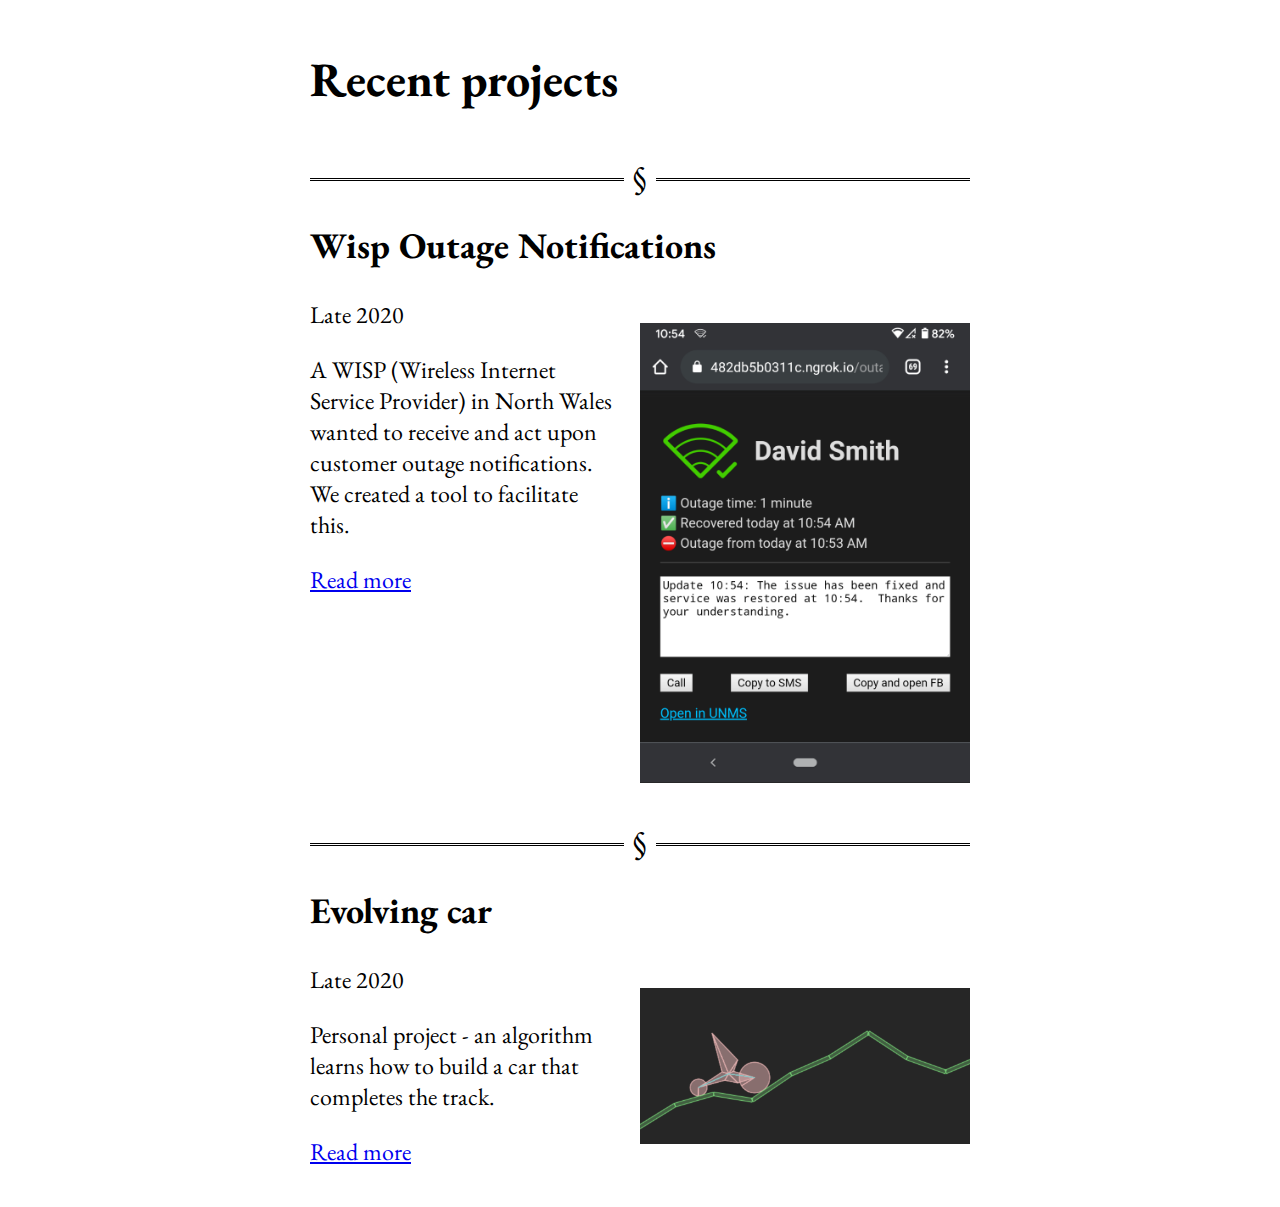
==== projects/index.html @ 6983d934 "new deploy" ====
<!DOCTYPE html><html lang="en"><head><meta charset="utf-8"><title>southdev.co</title><meta name="viewport" content="width=device-width, initial-scale=0.86, maximum-scale=5.0, minimum-scale=0.86"><link rel="preconnect" href="https://fonts.gstatic.com"><link href="https://fonts.googleapis.com/css2?family=EB+Garamond:wght@400;700&display=swap" rel="stylesheet"><style>*{box-sizing:border-box}body,html{margin:0;padding:0}body,html,p{font-family:EB Garamond,serif}body{padding:1rem;font-size:1.5rem}.gutters{max-width:660px;margin:0 auto}.article__first-letter{font-size:2.6em;line-height:1em;float:left;margin-right:.5rem}.article__tldr{font-style:italic}.article__fullwidth-image{width:100%}.article__decorative-image{width:50%;margin:1.5rem;clear:both}.article__decorative-image--right{float:right;margin-right:0}.article__decorative-image--left{float:left;margin-left:0}.article__demo-image{width:100%}@media (min-width:550px){.article__demo-image{width:40%}}.article__aside{width:45%;margin:1rem;padding:.5rem;border:1px solid;font-size:1.6rem;font-style:italic}.article__aside--right{float:right;margin-right:0}.article__aside--left{float:left;margin-left:0}hr{overflow:visible;padding:0;border:none;border-top:double #000;color:#000;text-align:center;top:1.5em;clear:both}hr,hr:after{position:relative}hr:after{content:"§";display:inline-block;top:-.75em;font-size:1.5em;padding:0 .25em;background:#fff}</style></head><body> <div class="article gutters"> <h1 class="article__title">Recent projects</h1> <hr> <div class="article__body"> <h2>Wisp Outage Notifications</h2> <img class="article__decorative-image article__decorative-image--right" src="/wisp-recovery.59a59896.png"> <p>Late 2020</p> <p>A WISP (Wireless Internet Service Provider) in North Wales wanted to receive and act upon customer outage notifications. We created a tool to facilitate this.</p> <p><a href="/projects/wisp-outage-notifications.html">Read more</a></p> <hr> <h2>Evolving car</h2> <img class="article__decorative-image article__decorative-image--right" src="/evolving-car.f8de23f8.png"> <p>Late 2020</p> <p>Personal project - an algorithm learns how to build a car that completes the track.</p> <p><a href="/projects/evolving-car.html">Read more</a></p> </div> </div></body></html>
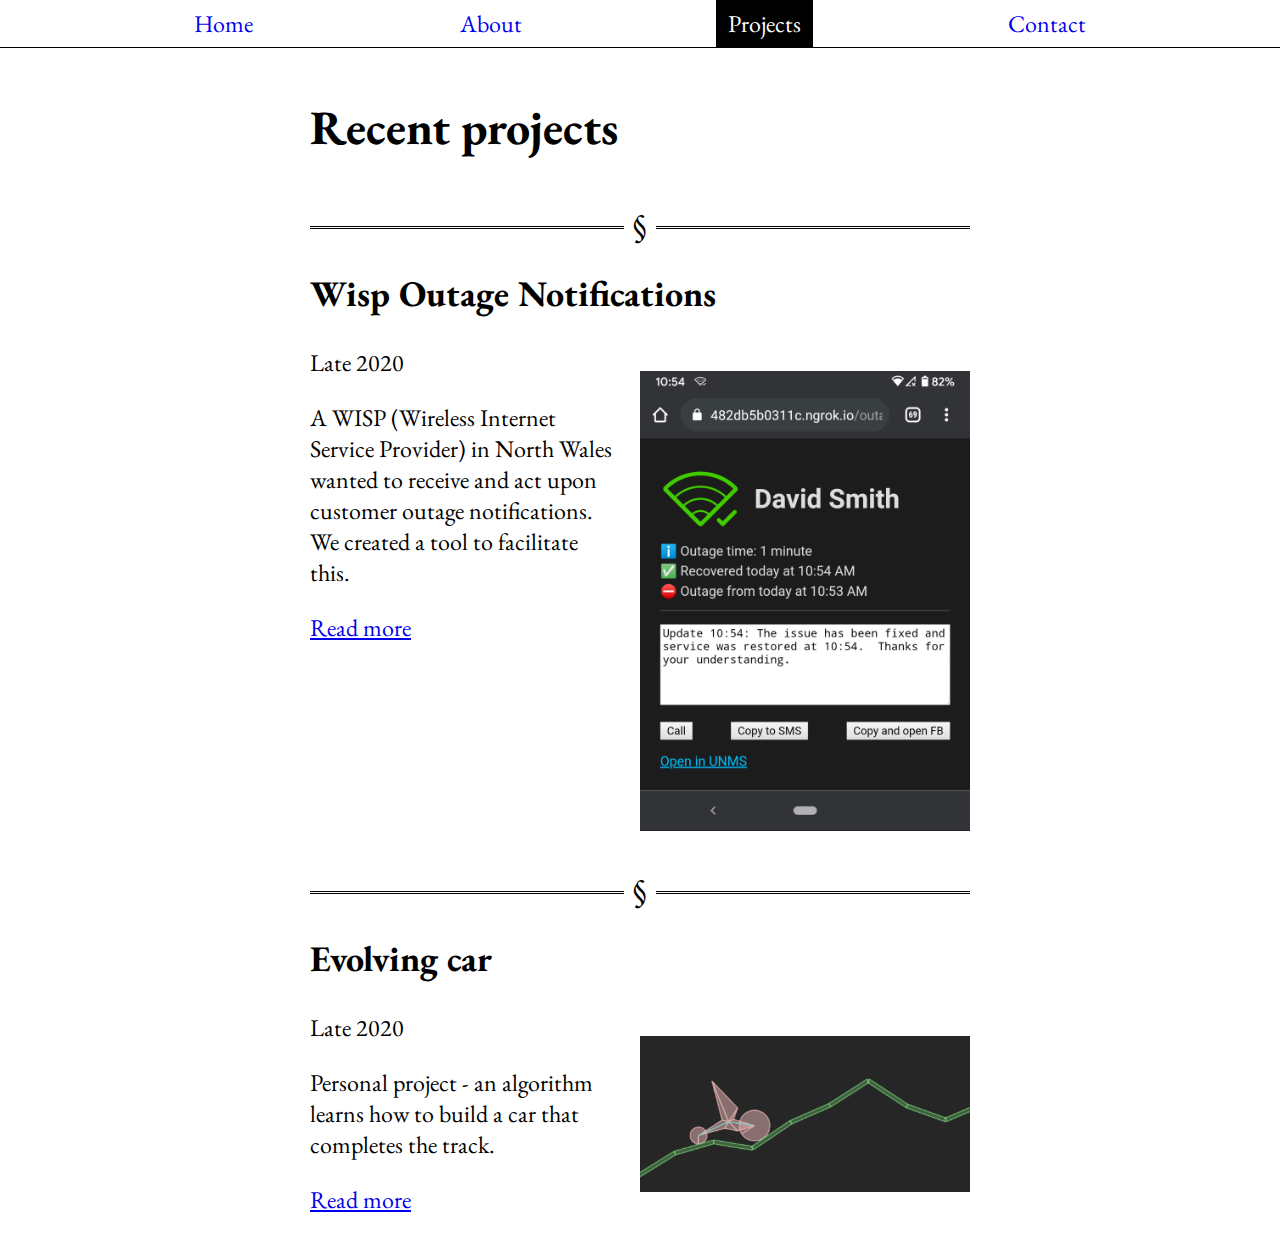
==== commit c2efcf03: "new deploy" ====
--- a/projects/index.html
+++ b/projects/index.html
@@ -1 +1 @@
-<!DOCTYPE html><html lang="en"><head><meta charset="utf-8"><title>southdev.co</title><meta name="viewport" content="width=device-width, initial-scale=0.86, maximum-scale=5.0, minimum-scale=0.86"><link rel="preconnect" href="https://fonts.gstatic.com"><link href="https://fonts.googleapis.com/css2?family=EB+Garamond:wght@400;700&display=swap" rel="stylesheet"><style>*{box-sizing:border-box}body,html{margin:0;padding:0}body,html,p{font-family:EB Garamond,serif}body{padding:1rem;font-size:1.5rem}.gutters{max-width:660px;margin:0 auto}.article__first-letter{font-size:2.6em;line-height:1em;float:left;margin-right:.5rem}.article__tldr{font-style:italic}.article__fullwidth-image{width:100%}.article__decorative-image{width:50%;margin:1.5rem;clear:both}.article__decorative-image--right{float:right;margin-right:0}.article__decorative-image--left{float:left;margin-left:0}.article__demo-image{width:100%}@media (min-width:550px){.article__demo-image{width:40%}}.article__aside{width:45%;margin:1rem;padding:.5rem;border:1px solid;font-size:1.6rem;font-style:italic}.article__aside--right{float:right;margin-right:0}.article__aside--left{float:left;margin-left:0}hr{overflow:visible;padding:0;border:none;border-top:double #000;color:#000;text-align:center;top:1.5em;clear:both}hr,hr:after{position:relative}hr:after{content:"§";display:inline-block;top:-.75em;font-size:1.5em;padding:0 .25em;background:#fff}</style></head><body> <div class="article gutters"> <h1 class="article__title">Recent projects</h1> <hr> <div class="article__body"> <h2>Wisp Outage Notifications</h2> <img class="article__decorative-image article__decorative-image--right" src="/wisp-recovery.59a59896.png"> <p>Late 2020</p> <p>A WISP (Wireless Internet Service Provider) in North Wales wanted to receive and act upon customer outage notifications. We created a tool to facilitate this.</p> <p><a href="/projects/wisp-outage-notifications.html">Read more</a></p> <hr> <h2>Evolving car</h2> <img class="article__decorative-image article__decorative-image--right" src="/evolving-car.f8de23f8.png"> <p>Late 2020</p> <p>Personal project - an algorithm learns how to build a car that completes the track.</p> <p><a href="/projects/evolving-car.html">Read more</a></p> </div> </div></body></html>+<!DOCTYPE html><html lang="en"><head><meta charset="utf-8"><title>southdev.co</title><meta name="viewport" content="width=device-width, initial-scale=0.86, maximum-scale=5.0, minimum-scale=0.86"><link rel="preconnect" href="https://fonts.gstatic.com"><link href="https://fonts.googleapis.com/css2?family=EB+Garamond:wght@400;700&display=swap" rel="stylesheet"><style>*{box-sizing:border-box}body,html{margin:0;padding:0}body,html,p{font-family:EB Garamond,serif}body{font-size:1.5rem}.layout__menu{position:fixed;width:100%;top:0;left:0;height:3rem;background-color:#fff;border-bottom:1px solid #000}.layout__content{padding:1rem}.layout__content--with-header{padding-top:4rem}.gutters{max-width:660px;margin:0 auto}.article__first-letter{font-size:2.6em;line-height:1em;float:left;margin-right:.5rem}.article__tldr{font-style:italic}.article__fullwidth-image{width:100%}.article__decorative-image{width:50%;margin:1.5rem;clear:both}.article__decorative-image--right{float:right;margin-right:0}.article__decorative-image--left{float:left;margin-left:0}.article__demo-image{width:100%}@media (min-width:550px){.article__demo-image{width:40%}}.article__aside{width:45%;margin:1rem;padding:.5rem;border:1px solid;font-size:1.6rem;font-style:italic}.article__aside--right{float:right;margin-right:0}.article__aside--left{float:left;margin-left:0}hr{overflow:visible;padding:0;border:none;border-top:double #000;color:#000;text-align:center;top:1.5em;clear:both}hr,hr:after{position:relative}hr:after{content:"§";display:inline-block;top:-.75em;font-size:1.5em;padding:0 .25em;background:#fff}.menu{height:100%;width:100%;display:flex;justify-content:space-evenly}.menu__entry{padding:0 .5em;text-decoration:none;display:flex;align-items:center}.menu__selected--about .menu__entry--about,.menu__selected--contact .menu__entry--contact,.menu__selected--home .menu__entry--home,.menu__selected--projects .menu__entry--projects{background-color:#000;color:#fff}</style></head><body> <div class="layout__menu">  <div class="menu menu__selected--projects"> <a class="menu__entry menu__entry--home" href="/index.html">Home</a> <a class="menu__entry menu__entry--about" href="/about.html">About</a> <a class="menu__entry menu__entry--projects" href="/projects/index.html">Projects</a> <a class="menu__entry menu__entry--conact" href="#">Contact</a> </div> </div> <div class="layout__content layout__content--with-header"> <div class="article gutters"> <h1 class="article__title">Recent projects</h1> <hr> <div class="article__body"> <h2>Wisp Outage Notifications</h2> <img class="article__decorative-image article__decorative-image--right" src="/wisp-recovery.59a59896.png"> <p>Late 2020</p> <p>A WISP (Wireless Internet Service Provider) in North Wales wanted to receive and act upon customer outage notifications. We created a tool to facilitate this.</p> <p><a href="/projects/wisp-outage-notifications.html">Read more</a></p> <hr> <h2>Evolving car</h2> <img class="article__decorative-image article__decorative-image--right" src="/evolving-car.f8de23f8.png"> <p>Late 2020</p> <p>Personal project - an algorithm learns how to build a car that completes the track.</p> <p><a href="/projects/evolving-car.html">Read more</a></p> </div> </div> </div></body></html>